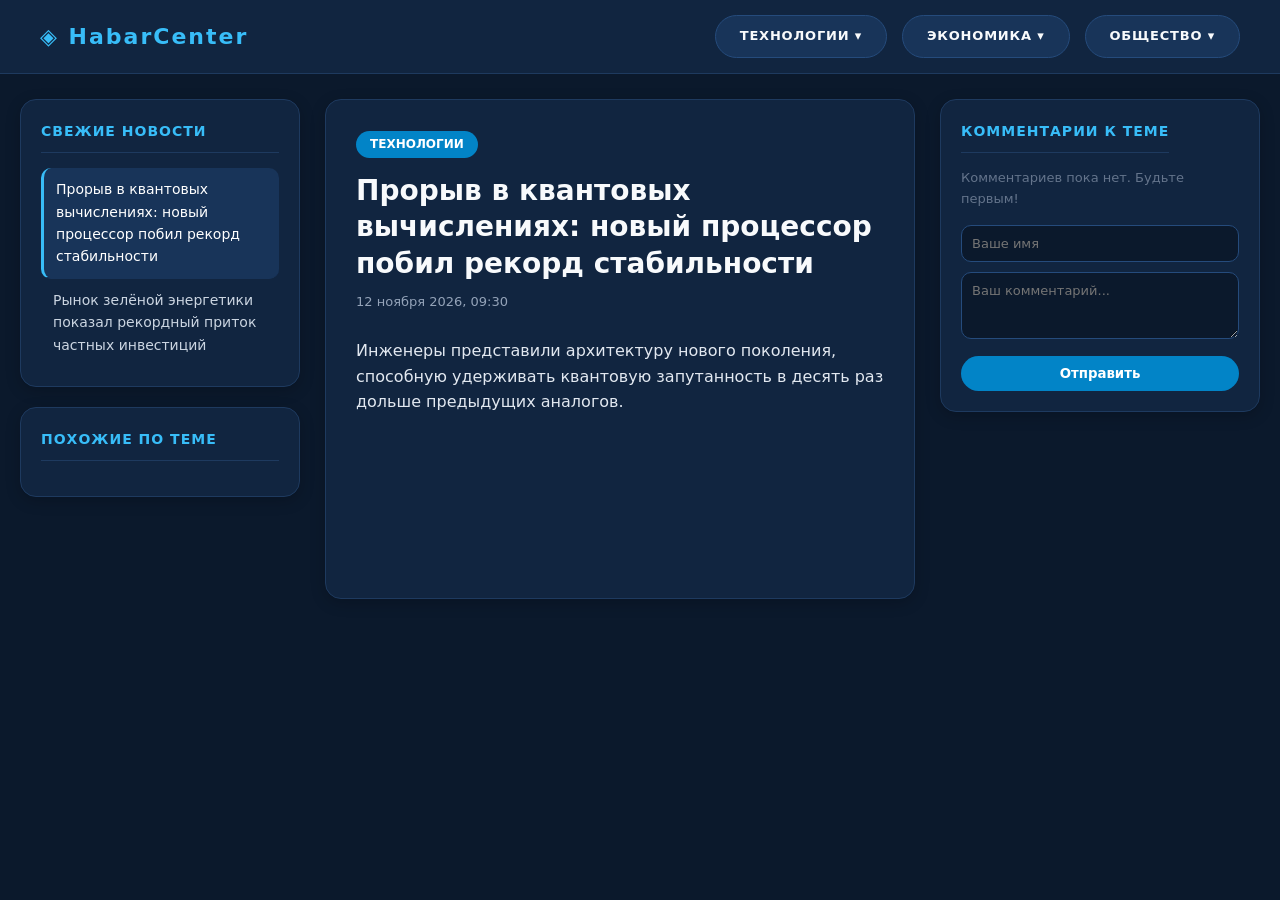
==== index.html @ df7f284b "index.html" ====
<!DOCTYPE html>
<html lang="ru">
<head>
    <meta charset="UTF-8">
    <meta name="viewport" content="width=device-width, initial-scale=1.0">
    <title>HabarCenter — Профессиональный новостной портал</title>
    <meta name="description" content="Оперативные новости технологий, науки, экономики и общества. Актуальные статьи, аналитика и обзоры на портале HabarCenter.">
    <meta property="og:title" content="HabarCenter — Новостной портал">
    <meta property="og:description" content="Последние новости технологий, науки и общества.">
    <meta property="og:type" content="website">
    <link rel="stylesheet" href="css/style.css">
</head>
<body>

    <!-- Бегущая строка свежих новостей (показывается только на мобильных) -->
    <div id="mobile-news-ticker" class="mobile-ticker-bar"></div>

    <!-- Верхнее меню -->
    <header class="top-header">
        <div class="logo" onclick="openNews(newsDatabase[0].id)">
            <span class="logo-icon">◈</span> Habar<span class="logo-accent">Center</span>
        </div>
        <nav class="main-nav">
            <ul class="menu">
                <li class="menu-item">
                    <a href="#" class="menu-parent-link" data-cat="tech" data-title="Технологии">Технологии ▾</a>
                    <ul class="submenu">
                        <li><a href="#" onclick="openCategoryFeed('tech', 'Технологии')">Искусственный интеллект</a></li>
                        <li><a href="#" onclick="openCategoryFeed('tech', 'Технологии')">Гаджеты и железо</a></li>
                        <li><a href="#" onclick="openCategoryFeed('tech', 'Технологии')">Космос и наука</a></li>
                    </ul>
                </li>
                <li class="menu-item">
                    <a href="#" class="menu-parent-link" data-cat="economy" data-title="Экономика">Экономика ▾</a>
                    <ul class="submenu">
                        <li><a href="#" onclick="openCategoryFeed('economy', 'Экономика')">Финансы и рынки</a></li>
                        <li><a href="#" onclick="openCategoryFeed('economy', 'Экономика')">Бизнес и стартапы</a></li>
                    </ul>
                </li>
                <li class="menu-item">
                    <a href="#" class="menu-parent-link" data-cat="society" data-title="Общество">Общество ▾</a>
                    <ul class="submenu">
                        <li><a href="#" onclick="openCategoryFeed('society', 'Общество')">Городская среда</a></li>
                        <li><a href="#" onclick="openCategoryFeed('society', 'Общество')">Культура и спорт</a></li>
                    </ul>
                </li>
            </ul>
        </nav>
    </header>

    <!-- Основная сетка сайта -->
    <div class="container">
        
        <!-- Левая колонка: Свежие + Похожие -->
        <aside class="left-sidebar">
            <div class="sidebar-block fresh-news-block">
                <h3 class="block-title">Свежие новости</h3>
                <ul id="fresh-news-list" class="news-list"></ul>
            </div>

            <div class="sidebar-block related-news-block">
                <h3 class="block-title">Похожие по теме</h3>
                <ul id="related-news-list" class="news-list"></ul>
            </div>
        </aside>

        <!-- Центральная часть: Текущая новость -->
        <main class="main-content">
            <article id="article-container" class="article-box">
                <span id="article-category" class="badge">Категория</span>
                <h1 id="article-title">Заголовок новости</h1>
                <div id="article-date" class="article-meta">Дата публикации</div>
                <div id="article-body" class="article-text"></div>
            </article>
        </main>

        <!-- Правая колонка: На ПК — обычная колонка; на мобильных — всплывающее окно чата -->
        <aside id="comments-sidebar" class="right-sidebar">
            <div class="comments-widget">
                <div class="comments-header-row">
                    <h3 class="block-title">Комментарии к теме</h3>
                    <button id="mobile-chat-close" class="mobile-chat-close" type="button">&times;</button>
                </div>
                <div id="comments-list" class="comments-list"></div>
                <form id="comment-form" class="comment-form">
                    <input type="text" id="comment-author" placeholder="Ваше имя" required>
                    <textarea id="comment-text" placeholder="Ваш комментарий..." rows="3" required></textarea>
                    <button type="submit">Отправить</button>
                </form>
            </div>
        </aside>

    </div>

    <!-- Боковая плавающая кнопка комментариев (показывается только на мобильных) -->
    <button id="mobile-chat-fab" class="mobile-chat-fab" type="button" title="Комментарии">
        💬
    </button>

    <script src="js/script.js"></script>
</body>
</html>
---- css/style.css ----
* {
    box-sizing: border-box;
    margin: 0;
    padding: 0;
}

body {
    font-family: system-ui, -apple-system, "Segoe UI", Roboto, Tahoma, Geneva, Verdana, sans-serif;
    background-color: #0b192c;
    color: #e2e8f0;
    line-height: 1.6;
}

button, input, textarea {
    font-family: inherit;
}

/* Верхнее меню */
.top-header {
    background-color: #112540;
    padding: 15px 40px;
    display: flex;
    justify-content: space-between;
    align-items: center;
    border-bottom: 1px solid #1e3a5f;
    position: sticky;
    top: 0;
    z-index: 1000;
}

.logo {
    font-size: 22px;
    font-weight: 800;
    letter-spacing: 2px;
    color: #38bdf8;
}

.menu {
    list-style: none;
    display: flex;
    gap: 15px;
}

.menu-item {
    position: relative;
}

/* Круглые края у пунктов меню */
.menu-item > a {
    display: block;
    padding: 10px 24px;
    background-color: #183459;
    color: #f8fafc;
    text-decoration: none;
    font-weight: 600;
    font-size: 13px;
    text-transform: uppercase;
    letter-spacing: 0.8px;
    border-radius: 50px;
    border: 1px solid #254b7c;
    transition: all 0.25s ease;
}

.menu-item:hover > a {
    background-color: #0284c7;
    border-color: #38bdf8;
    color: #ffffff;
}

/* Выпадающее подменю при наведении */
.submenu {
    list-style: none;
    position: absolute;
    top: 115%;
    left: 0;
    min-width: 230px;
    background-color: #132a4a;
    border: 1px solid #254b7c;
    border-radius: 20px;
    padding: 8px;
    opacity: 0;
    visibility: hidden;
    transform: translateY(10px);
    transition: all 0.25s ease;
    box-shadow: 0 10px 25px rgba(0, 0, 0, 0.4);
}

.menu-item:hover .submenu {
    opacity: 1;
    visibility: visible;
    transform: translateY(0);
}

.submenu li a {
    display: block;
    padding: 10px 18px;
    color: #cbd5e1;
    text-decoration: none;
    font-size: 14px;
    border-radius: 30px;
    transition: background 0.2s;
}

.submenu li a:hover {
    background-color: #1e4273;
    color: #38bdf8;
}

/* Основная сетка */
.container {
    max-width: 1400px;
    margin: 25px auto;
    padding: 0 20px;
    display: grid;
    grid-template-columns: 280px 1fr 320px;
    gap: 25px;
    align-items: start;
}

.sidebar-block, .article-box, .comments-widget {
    background-color: #112540;
    border: 1px solid #1e3a5f;
    border-radius: 16px;
    padding: 20px;
    box-shadow: 0 4px 15px rgba(0, 0, 0, 0.2);
}

.sidebar-block {
    margin-bottom: 20px;
}

.block-title {
    font-size: 14px;
    font-weight: 700;
    text-transform: uppercase;
    letter-spacing: 1px;
    color: #38bdf8;
    border-bottom: 1px solid #1e3a5f;
    padding-bottom: 10px;
    margin-bottom: 15px;
}

/* Левая колонка */
.news-list {
    list-style: none;
}

.news-list li {
    padding: 10px 12px;
    border-radius: 10px;
    cursor: pointer;
    font-size: 14px;
    color: #cbd5e1;
    border-bottom: 1px solid #183459;
    transition: all 0.2s;
}

.news-list li:last-child {
    border-bottom: none;
}

.news-list li:hover, .news-list li.active {
    background-color: #183459;
    color: #ffffff;
}

.news-list li.active {
    border-left: 3px solid #38bdf8;
}

/* Центральная колонка */
.article-box {
    min-height: 500px;
    padding: 30px;
}

.badge {
    display: inline-block;
    background-color: #0284c7;
    color: #fff;
    padding: 4px 14px;
    border-radius: 20px;
    font-size: 12px;
    font-weight: 600;
    text-transform: uppercase;
    margin-bottom: 15px;
}

.article-box h1 {
    font-size: 28px;
    font-weight: 700;
    color: #f8fafc;
    margin-bottom: 10px;
    line-height: 1.3;
}

.article-meta {
    font-size: 13px;
    color: #94a3b8;
    margin-bottom: 25px;
}

.article-text p {
    margin-bottom: 15px;
    font-size: 16px;
    color: #e2e8f0;
}

/* Правая колонка: закрепленные комментарии */
.right-sidebar {
    position: sticky;
    top: 85px;
}

.comments-list {
    max-height: 320px;
    overflow-y: auto;
    margin-bottom: 15px;
    padding-right: 5px;
}

.comment-item {
    background-color: #183459;
    padding: 10px 14px;
    border-radius: 12px;
    margin-bottom: 10px;
    font-size: 13px;
}

.comment-author {
    font-weight: 700;
    color: #38bdf8;
    margin-bottom: 4px;
}

.comment-form input,
.comment-form textarea {
    width: 100%;
    background-color: #0b192c;
    border: 1px solid #254b7c;
    border-radius: 10px;
    padding: 10px;
    color: #fff;
    font-size: 13px;
    margin-bottom: 10px;
}

.comment-form input:focus,
.comment-form textarea:focus {
    outline: none;
    border-color: #38bdf8;
}

.comment-form button {
    width: 100%;
    padding: 10px;
    background-color: #0284c7;
    color: #fff;
    border: none;
    border-radius: 50px;
    font-weight: 600;
    cursor: pointer;
    transition: background 0.2s;
}

.comment-form button:hover {
    background-color: #0369a1;
}
.article-text img { max-width: 100%; border-radius: 12px; margin: 15px 0; }
.article-text h2 { color: #38bdf8; margin: 20px 0 10px; font-size: 22px; }
.article-text blockquote { border-left: 3px solid #38bdf8; background: #183459; padding: 12px 18px; border-radius: 0 12px 12px 0; margin: 15px 0; font-style: italic; }
/* По умолчанию скрываем мобильные элементы на ПК */
.mobile-ticker-bar,
.mobile-chat-fab,
.mobile-chat-close {
    display: none;
}

.comments-header-row {
    display: flex;
    justify-content: space-between;
    align-items: center;
}

/* --- ТОЛЬКО МОБИЛЬНАЯ ВЕРСИЯ (до 768px) --- */
@media (max-width: 768px) {
    /* 1. Мягкая бегущая строка над меню */
    .mobile-ticker-bar {
        display: block;
        background-color: #091424;
        border-bottom: 1px solid #1e3a5f;
        overflow: hidden;
        white-space: nowrap;
        padding: 8px 0;
        font-size: 12px;
        color: #38bdf8;
    }

    .mobile-ticker-track {
        display: inline-block;
        white-space: nowrap;
        animation: mobileTickerAnim 28s linear infinite;
    }

    .mobile-ticker-item {
        display: inline-block;
        padding: 0 24px;
        cursor: pointer;
    }

    @keyframes mobileTickerAnim {
        0% { transform: translateX(0); }
        100% { transform: translateX(-50%); }
    }

    /* 2. Шапка и еню с открытием/закрытием по клику */
    .top-header {
        flex-direction: column;
        padding: 12px 15px;
        gap: 12px;
        position: relative;
    }

    .menu {
        flex-wrap: wrap;
        justify-content: center;
        gap: 8px;
    }

    .menu-item > a {
        padding: 8px 14px;
        font-size: 12px;
    }

    /* Отключаем мгновенное открытие/закрытие по hover на мобильном */
    .menu-item:hover .submenu {
        opacity: 0;
        visibility: hidden;
        display: none;
    }

    .menu-item.open .submenu {
        display: block;
        position: static;
        opacity: 1;
        visibility: visible;
        transform: none;
        margin-top: 6px;
        box-shadow: none;
    }

    /* 3. Убираем левую колонку (свежие ушли в бегущую строку, похожие скрыты) */
    .container {
        grid-template-columns: 1fr;
        padding: 0 12px;
        margin: 15px auto;
    }

    .left-sidebar,
    .related-news-block {
        display: none !important;
    }

    .article-box {
        padding: 18px 15px;
        min-height: auto;
    }

    .article-box h1 {
        font-size: 21px;
    }

    /* 4. Боковая кнопка чата комментариев и всплывающее окно */
    .mobile-chat-fab {
        display: flex;
        align-items: center;
        justify-content: center;
        position: fixed;
        right: 16px;
        bottom: 20px;
        width: 54px;
        height: 54px;
        border-radius: 50%;
        background-color: #0284c7;
        color: #ffffff;
        font-size: 24px;
        border: 2px solid #38bdf8;
        box-shadow: 0 8px 24px rgba(2, 132, 199, 0.5);
        cursor: pointer;
        z-index: 9998;
    }

    .right-sidebar {
        display: none;
        position: fixed;
        right: 12px;
        bottom: 84px;
        width: calc(100% - 24px);
        max-width: 360px;
        z-index: 9999;
    }

    .right-sidebar.chat-open {
        display: block;
        animation: slideUpChat 0.25s ease;
    }

    @keyframes slideUpChat {
        from { opacity: 0; transform: translateY(15px); }
        to { opacity: 1; transform: translateY(0); }
    }

    .comments-widget {
        border: 1px solid #38bdf8;
        box-shadow: 0 12px 32px rgba(0, 0, 0, 0.7);
    }

    .mobile-chat-close {
        display: block;
        background: none;
        border: none;
        color: #94a3b8;
        font-size: 24px;
        line-height: 1;
        cursor: pointer;
        padding-bottom: 10px;
    }
}
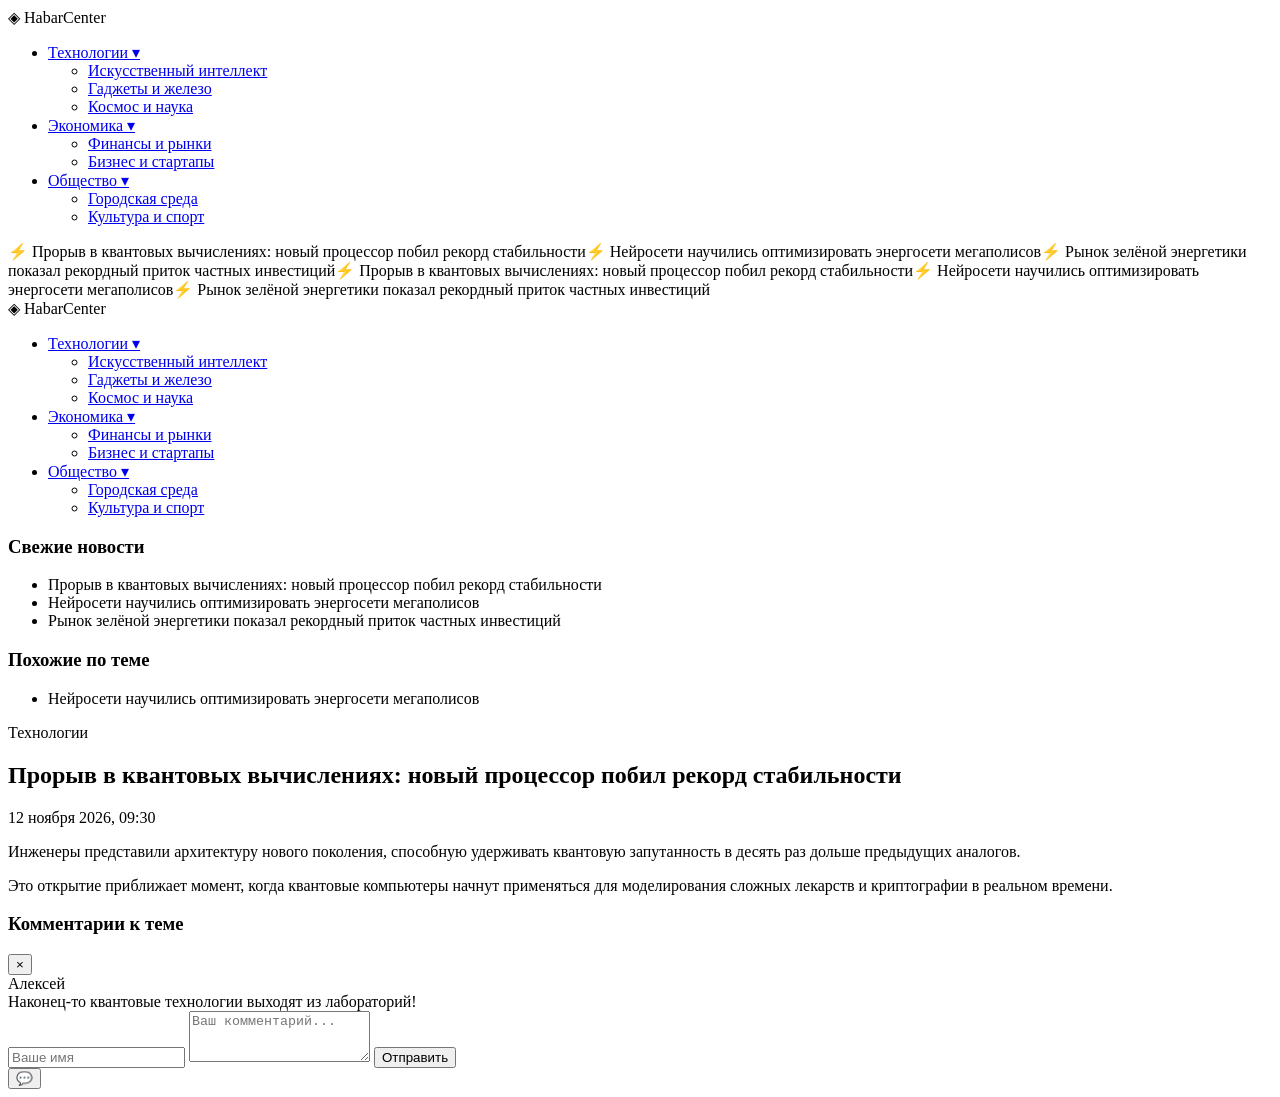
==== commit f76c8ce8: "index.html" ====
--- a/index.html
+++ b/index.html
@@ -1,15 +1,37 @@
 <!DOCTYPE html>
 <html lang="ru">
-<head>
-    <meta charset="UTF-8">
-    <meta name="viewport" content="width=device-width, initial-scale=1.0">
-    <title>HabarCenter — Профессиональный новостной портал</title>
-    <meta name="description" content="Оперативные новости технологий, науки, экономики и общества. Актуальные статьи, аналитика и обзоры на портале HabarCenter.">
-    <meta property="og:title" content="HabarCenter — Новостной портал">
-    <meta property="og:description" content="Последние новости технологий, науки и общества.">
-    <meta property="og:type" content="website">
-    <link rel="stylesheet" href="css/style.css">
-</head>
+<!-- Верхнее меню -->
+    <header class="top-header">
+        <div class="logo" onclick="openNews(newsDatabase[0].id)">
+            <span class="logo-icon">◈</span> Habar<span class="logo-accent">Center</span>
+        </div>
+        <nav class="main-nav">
+            <ul class="menu">
+                <li class="menu-item">
+                    <a href="#" class="menu-parent-link" data-cat="tech" data-title="Технологии">Технологии ▾</a>
+                    <ul class="submenu">
+                        <li><a href="#" onclick="openCategoryFeed('tech', 'Технологии / ИИ')">Искусственный интеллект</a></li>
+                        <li><a href="#" onclick="openCategoryFeed('tech', 'Технологии / Гаджеты')">Гаджеты и железо</a></li>
+                        <li><a href="#" onclick="openCategoryFeed('tech', 'Технологии / Космос')">Космос и наука</a></li>
+                    </ul>
+                </li>
+                <li class="menu-item">
+                    <a href="#" class="menu-parent-link" data-cat="economy" data-title="Экономика">Экономика ▾</a>
+                    <ul class="submenu">
+                        <li><a href="#" onclick="openCategoryFeed('economy', 'Экономика / Финансы')">Финансы и рынки</a></li>
+                        <li><a href="#" onclick="openCategoryFeed('economy', 'Экономика / Бизнес')">Бизнес и стартапы</a></li>
+                    </ul>
+                </li>
+                <li class="menu-item">
+                    <a href="#" class="menu-parent-link" data-cat="society" data-title="Общество">Общество ▾</a>
+                    <ul class="submenu">
+                        <li><a href="#" onclick="openCategoryFeed('society', 'Общество / Среда')">Городская среда</a></li>
+                        <li><a href="#" onclick="openCategoryFeed('society', 'Общество / Культура')">Культура и спорт</a></li>
+                    </ul>
+                </li>
+            </ul>
+        </nav>
+    </header>
 <body>
 
     <!-- Бегущая строка свежих новостей (показывается только на мобильных) -->
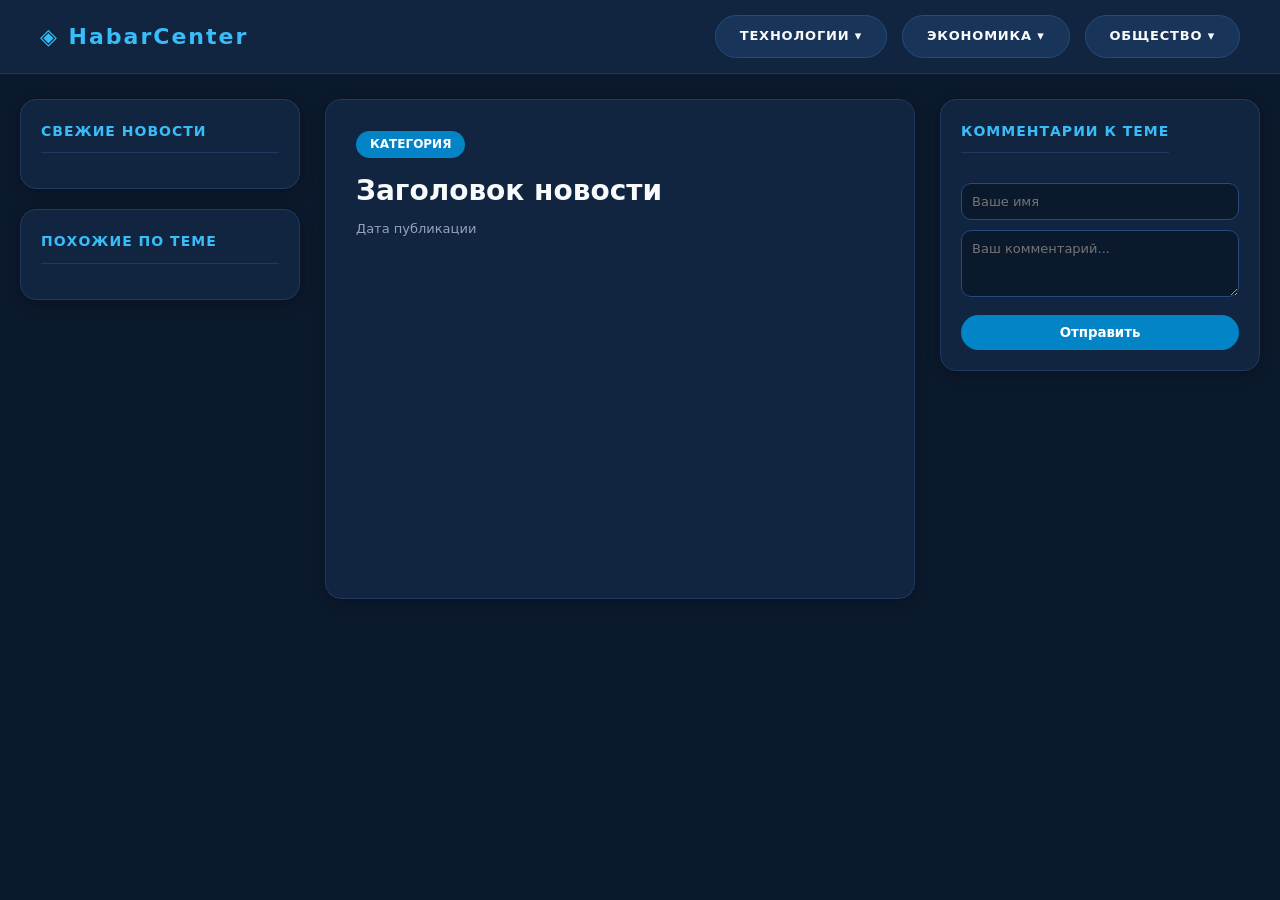
==== commit c2ec16e6: "index.html" ====
--- a/index.html
+++ b/index.html
@@ -1,37 +1,15 @@
 <!DOCTYPE html>
 <html lang="ru">
-<!-- Верхнее меню -->
-    <header class="top-header">
-        <div class="logo" onclick="openNews(newsDatabase[0].id)">
-            <span class="logo-icon">◈</span> Habar<span class="logo-accent">Center</span>
-        </div>
-        <nav class="main-nav">
-            <ul class="menu">
-                <li class="menu-item">
-                    <a href="#" class="menu-parent-link" data-cat="tech" data-title="Технологии">Технологии ▾</a>
-                    <ul class="submenu">
-                        <li><a href="#" onclick="openCategoryFeed('tech', 'Технологии / ИИ')">Искусственный интеллект</a></li>
-                        <li><a href="#" onclick="openCategoryFeed('tech', 'Технологии / Гаджеты')">Гаджеты и железо</a></li>
-                        <li><a href="#" onclick="openCategoryFeed('tech', 'Технологии / Космос')">Космос и наука</a></li>
-                    </ul>
-                </li>
-                <li class="menu-item">
-                    <a href="#" class="menu-parent-link" data-cat="economy" data-title="Экономика">Экономика ▾</a>
-                    <ul class="submenu">
-                        <li><a href="#" onclick="openCategoryFeed('economy', 'Экономика / Финансы')">Финансы и рынки</a></li>
-                        <li><a href="#" onclick="openCategoryFeed('economy', 'Экономика / Бизнес')">Бизнес и стартапы</a></li>
-                    </ul>
-                </li>
-                <li class="menu-item">
-                    <a href="#" class="menu-parent-link" data-cat="society" data-title="Общество">Общество ▾</a>
-                    <ul class="submenu">
-                        <li><a href="#" onclick="openCategoryFeed('society', 'Общество / Среда')">Городская среда</a></li>
-                        <li><a href="#" onclick="openCategoryFeed('society', 'Общество / Культура')">Культура и спорт</a></li>
-                    </ul>
-                </li>
-            </ul>
-        </nav>
-    </header>
+<head>
+    <meta charset="UTF-8">
+    <meta name="viewport" content="width=device-width, initial-scale=1.0">
+    <title>HabarCenter — Профессиональный новостной портал</title>
+    <meta name="description" content="Оперативные новости технологий, науки, экономики и общества. Актуальные статьи, аналитика и обзоры на портале HabarCenter.">
+    <meta property="og:title" content="HabarCenter — Новостной портал">
+    <meta property="og:description" content="Последние новости технологий, науки и общества.">
+    <meta property="og:type" content="website">
+    <link rel="stylesheet" href="css/style.css">
+</head>
 <body>
 
     <!-- Бегущая строка свежих новостей (показывается только на мобильных) -->
--- a/css/style.css
+++ b/css/style.css
@@ -0,0 +1,428 @@
+* {
+    box-sizing: border-box;
+    margin: 0;
+    padding: 0;
+}
+
+body {
+    font-family: system-ui, -apple-system, "Segoe UI", Roboto, Tahoma, Geneva, Verdana, sans-serif;
+    background-color: #0b192c;
+    color: #e2e8f0;
+    line-height: 1.6;
+}
+
+button, input, textarea {
+    font-family: inherit;
+}
+
+/* Верхнее меню */
+.top-header {
+    background-color: #112540;
+    padding: 15px 40px;
+    display: flex;
+    justify-content: space-between;
+    align-items: center;
+    border-bottom: 1px solid #1e3a5f;
+    position: sticky;
+    top: 0;
+    z-index: 1000;
+}
+
+.logo {
+    font-size: 22px;
+    font-weight: 800;
+    letter-spacing: 2px;
+    color: #38bdf8;
+}
+
+.menu {
+    list-style: none;
+    display: flex;
+    gap: 15px;
+}
+
+.menu-item {
+    position: relative;
+}
+
+/* Круглые края у пунктов меню */
+.menu-item > a {
+    display: block;
+    padding: 10px 24px;
+    background-color: #183459;
+    color: #f8fafc;
+    text-decoration: none;
+    font-weight: 600;
+    font-size: 13px;
+    text-transform: uppercase;
+    letter-spacing: 0.8px;
+    border-radius: 50px;
+    border: 1px solid #254b7c;
+    transition: all 0.25s ease;
+}
+
+.menu-item:hover > a {
+    background-color: #0284c7;
+    border-color: #38bdf8;
+    color: #ffffff;
+}
+
+/* Выпадающее подменю при наведении */
+.submenu {
+    list-style: none;
+    position: absolute;
+    top: 115%;
+    left: 0;
+    min-width: 230px;
+    background-color: #132a4a;
+    border: 1px solid #254b7c;
+    border-radius: 20px;
+    padding: 8px;
+    opacity: 0;
+    visibility: hidden;
+    transform: translateY(10px);
+    transition: all 0.25s ease;
+    box-shadow: 0 10px 25px rgba(0, 0, 0, 0.4);
+}
+
+.menu-item:hover .submenu {
+    opacity: 1;
+    visibility: visible;
+    transform: translateY(0);
+}
+
+.submenu li a {
+    display: block;
+    padding: 10px 18px;
+    color: #cbd5e1;
+    text-decoration: none;
+    font-size: 14px;
+    border-radius: 30px;
+    transition: background 0.2s;
+}
+
+.submenu li a:hover {
+    background-color: #1e4273;
+    color: #38bdf8;
+}
+
+/* Основная сетка */
+.container {
+    max-width: 1400px;
+    margin: 25px auto;
+    padding: 0 20px;
+    display: grid;
+    grid-template-columns: 280px 1fr 320px;
+    gap: 25px;
+    align-items: start;
+}
+
+.sidebar-block, .article-box, .comments-widget {
+    background-color: #112540;
+    border: 1px solid #1e3a5f;
+    border-radius: 16px;
+    padding: 20px;
+    box-shadow: 0 4px 15px rgba(0, 0, 0, 0.2);
+}
+
+.sidebar-block {
+    margin-bottom: 20px;
+}
+
+.block-title {
+    font-size: 14px;
+    font-weight: 700;
+    text-transform: uppercase;
+    letter-spacing: 1px;
+    color: #38bdf8;
+    border-bottom: 1px solid #1e3a5f;
+    padding-bottom: 10px;
+    margin-bottom: 15px;
+}
+
+/* Левая колонка */
+.news-list {
+    list-style: none;
+}
+
+.news-list li {
+    padding: 10px 12px;
+    border-radius: 10px;
+    cursor: pointer;
+    font-size: 14px;
+    color: #cbd5e1;
+    border-bottom: 1px solid #183459;
+    transition: all 0.2s;
+}
+
+.news-list li:last-child {
+    border-bottom: none;
+}
+
+.news-list li:hover, .news-list li.active {
+    background-color: #183459;
+    color: #ffffff;
+}
+
+.news-list li.active {
+    border-left: 3px solid #38bdf8;
+}
+
+/* Центральная колонка */
+.article-box {
+    min-height: 500px;
+    padding: 30px;
+}
+
+.badge {
+    display: inline-block;
+    background-color: #0284c7;
+    color: #fff;
+    padding: 4px 14px;
+    border-radius: 20px;
+    font-size: 12px;
+    font-weight: 600;
+    text-transform: uppercase;
+    margin-bottom: 15px;
+}
+
+.article-box h1 {
+    font-size: 28px;
+    font-weight: 700;
+    color: #f8fafc;
+    margin-bottom: 10px;
+    line-height: 1.3;
+}
+
+.article-meta {
+    font-size: 13px;
+    color: #94a3b8;
+    margin-bottom: 25px;
+}
+
+.article-text p {
+    margin-bottom: 15px;
+    font-size: 16px;
+    color: #e2e8f0;
+}
+
+/* Правая колонка: закрепленные комментарии */
+.right-sidebar {
+    position: sticky;
+    top: 85px;
+}
+
+.comments-list {
+    max-height: 320px;
+    overflow-y: auto;
+    margin-bottom: 15px;
+    padding-right: 5px;
+}
+
+.comment-item {
+    background-color: #183459;
+    padding: 10px 14px;
+    border-radius: 12px;
+    margin-bottom: 10px;
+    font-size: 13px;
+}
+
+.comment-author {
+    font-weight: 700;
+    color: #38bdf8;
+    margin-bottom: 4px;
+}
+
+.comment-form input,
+.comment-form textarea {
+    width: 100%;
+    background-color: #0b192c;
+    border: 1px solid #254b7c;
+    border-radius: 10px;
+    padding: 10px;
+    color: #fff;
+    font-size: 13px;
+    margin-bottom: 10px;
+}
+
+.comment-form input:focus,
+.comment-form textarea:focus {
+    outline: none;
+    border-color: #38bdf8;
+}
+
+.comment-form button {
+    width: 100%;
+    padding: 10px;
+    background-color: #0284c7;
+    color: #fff;
+    border: none;
+    border-radius: 50px;
+    font-weight: 600;
+    cursor: pointer;
+    transition: background 0.2s;
+}
+
+.comment-form button:hover {
+    background-color: #0369a1;
+}
+.article-text img { max-width: 100%; border-radius: 12px; margin: 15px 0; }
+.article-text h2 { color: #38bdf8; margin: 20px 0 10px; font-size: 22px; }
+.article-text blockquote { border-left: 3px solid #38bdf8; background: #183459; padding: 12px 18px; border-radius: 0 12px 12px 0; margin: 15px 0; font-style: italic; }
+/* По умолчанию скрываем мобильные элементы на ПК */
+.mobile-ticker-bar,
+.mobile-chat-fab,
+.mobile-chat-close {
+    display: none;
+}
+
+.comments-header-row {
+    display: flex;
+    justify-content: space-between;
+    align-items: center;
+}
+
+/* --- ТОЛЬКО МОБИЛЬНАЯ ВЕРСИЯ (до 768px) --- */
+@media (max-width: 768px) {
+    /* 1. Мягкая бегущая строка над меню */
+    .mobile-ticker-bar {
+        display: block;
+        background-color: #091424;
+        border-bottom: 1px solid #1e3a5f;
+        overflow: hidden;
+        white-space: nowrap;
+        padding: 8px 0;
+        font-size: 12px;
+        color: #38bdf8;
+    }
+
+    .mobile-ticker-track {
+        display: inline-block;
+        white-space: nowrap;
+        animation: mobileTickerAnim 28s linear infinite;
+    }
+
+    .mobile-ticker-item {
+        display: inline-block;
+        padding: 0 24px;
+        cursor: pointer;
+    }
+
+    @keyframes mobileTickerAnim {
+        0% { transform: translateX(0); }
+        100% { transform: translateX(-50%); }
+    }
+
+    /* 2. Шапка и еню с открытием/закрытием по клику */
+    .top-header {
+        flex-direction: column;
+        padding: 12px 15px;
+        gap: 12px;
+        position: relative;
+    }
+
+    .menu {
+        flex-wrap: wrap;
+        justify-content: center;
+        gap: 8px;
+    }
+
+    .menu-item > a {
+        padding: 8px 14px;
+        font-size: 12px;
+    }
+
+    /* Отключаем мгновенное открытие/закрытие по hover на мобильном */
+    .menu-item:hover .submenu {
+        opacity: 0;
+        visibility: hidden;
+        display: none;
+    }
+
+    .menu-item.open .submenu {
+        display: block;
+        position: static;
+        opacity: 1;
+        visibility: visible;
+        transform: none;
+        margin-top: 6px;
+        box-shadow: none;
+    }
+
+    /* 3. Убираем левую колонку (свежие ушли в бегущую строку, похожие скрыты) */
+    .container {
+        grid-template-columns: 1fr;
+        padding: 0 12px;
+        margin: 15px auto;
+    }
+
+    .left-sidebar,
+    .related-news-block {
+        display: none !important;
+    }
+
+    .article-box {
+        padding: 18px 15px;
+        min-height: auto;
+    }
+
+    .article-box h1 {
+        font-size: 21px;
+    }
+
+    /* 4. Боковая кнопка чата комментариев и всплывающее окно */
+    .mobile-chat-fab {
+        display: flex;
+        align-items: center;
+        justify-content: center;
+        position: fixed;
+        right: 16px;
+        bottom: 20px;
+        width: 54px;
+        height: 54px;
+        border-radius: 50%;
+        background-color: #0284c7;
+        color: #ffffff;
+        font-size: 24px;
+        border: 2px solid #38bdf8;
+        box-shadow: 0 8px 24px rgba(2, 132, 199, 0.5);
+        cursor: pointer;
+        z-index: 9998;
+    }
+
+    .right-sidebar {
+        display: none;
+        position: fixed;
+        right: 12px;
+        bottom: 84px;
+        width: calc(100% - 24px);
+        max-width: 360px;
+        z-index: 9999;
+    }
+
+    .right-sidebar.chat-open {
+        display: block;
+        animation: slideUpChat 0.25s ease;
+    }
+
+    @keyframes slideUpChat {
+        from { opacity: 0; transform: translateY(15px); }
+        to { opacity: 1; transform: translateY(0); }
+    }
+
+    .comments-widget {
+        border: 1px solid #38bdf8;
+        box-shadow: 0 12px 32px rgba(0, 0, 0, 0.7);
+    }
+
+    .mobile-chat-close {
+        display: block;
+        background: none;
+        border: none;
+        color: #94a3b8;
+        font-size: 24px;
+        line-height: 1;
+        cursor: pointer;
+        padding-bottom: 10px;
+    }
+}
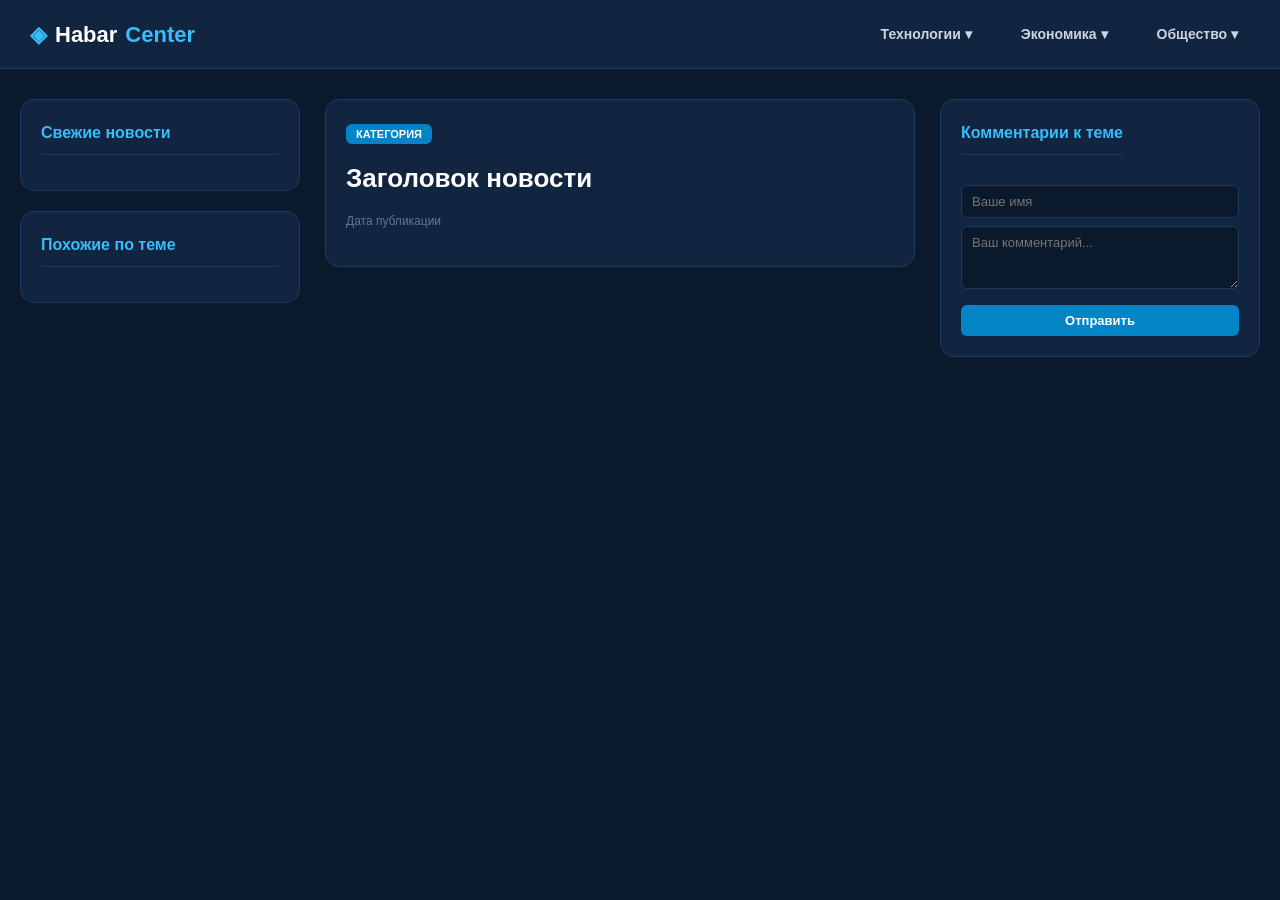
==== commit c384eb3a: "index.html" ====
--- a/index.html
+++ b/index.html
@@ -25,23 +25,23 @@
                 <li class="menu-item">
                     <a href="#" class="menu-parent-link" data-cat="tech" data-title="Технологии">Технологии ▾</a>
                     <ul class="submenu">
-                        <li><a href="#" onclick="openCategoryFeed('tech', 'Технологии')">Искусственный интеллект</a></li>
-                        <li><a href="#" onclick="openCategoryFeed('tech', 'Технологии')">Гаджеты и железо</a></li>
-                        <li><a href="#" onclick="openCategoryFeed('tech', 'Технологии')">Космос и наука</a></li>
+                        <li><a href="#" onclick="openCategoryFeed('tech', 'Технологии / ИИ')">Искусственный интеллект</a></li>
+                        <li><a href="#" onclick="openCategoryFeed('tech', 'Технологии / Гаджеты')">Гаджеты и железо</a></li>
+                        <li><a href="#" onclick="openCategoryFeed('tech', 'Технологии / Космос')">Космос и наука</a></li>
                     </ul>
                 </li>
                 <li class="menu-item">
                     <a href="#" class="menu-parent-link" data-cat="economy" data-title="Экономика">Экономика ▾</a>
                     <ul class="submenu">
-                        <li><a href="#" onclick="openCategoryFeed('economy', 'Экономика')">Финансы и рынки</a></li>
-                        <li><a href="#" onclick="openCategoryFeed('economy', 'Экономика')">Бизнес и стартапы</a></li>
+                        <li><a href="#" onclick="openCategoryFeed('economy', 'Экономика / Финансы')">Финансы и рынки</a></li>
+                        <li><a href="#" onclick="openCategoryFeed('economy', 'Экономика / Бизнес')">Бизнес и стартапы</a></li>
                     </ul>
                 </li>
                 <li class="menu-item">
                     <a href="#" class="menu-parent-link" data-cat="society" data-title="Общество">Общество ▾</a>
                     <ul class="submenu">
-                        <li><a href="#" onclick="openCategoryFeed('society', 'Общество')">Городская среда</a></li>
-                        <li><a href="#" onclick="openCategoryFeed('society', 'Общество')">Культура и спорт</a></li>
+                        <li><a href="#" onclick="openCategoryFeed('society', 'Общество / Среда')">Городская среда</a></li>
+                        <li><a href="#" onclick="openCategoryFeed('society', 'Общество / Культура')">Культура и спорт</a></li>
                     </ul>
                 </li>
             </ul>
--- a/css/style.css
+++ b/css/style.css
@@ -1,28 +1,25 @@
+/* --- ОСНОВНЫЕ СТИЛИ ПОРТАЛА HABARCENTER --- */
 * {
     box-sizing: border-box;
     margin: 0;
     padding: 0;
+    font-family: -apple-system, BlinkMacSystemFont, "Segoe UI", Roboto, Helvetica, Arial, sans-serif;
 }
 
 body {
-    font-family: system-ui, -apple-system, "Segoe UI", Roboto, Tahoma, Geneva, Verdana, sans-serif;
     background-color: #0b192c;
-    color: #e2e8f0;
+    color: #f8fafc;
     line-height: 1.6;
 }
 
-button, input, textarea {
-    font-family: inherit;
-}
-
-/* Верхнее меню */
+/* Верхняя шапка и меню */
 .top-header {
     background-color: #112540;
-    padding: 15px 40px;
+    border-bottom: 1px solid #1e3a5f;
+    padding: 15px 30px;
     display: flex;
     justify-content: space-between;
     align-items: center;
-    border-bottom: 1px solid #1e3a5f;
     position: sticky;
     top: 0;
     z-index: 1000;
@@ -31,58 +28,60 @@
 .logo {
     font-size: 22px;
     font-weight: 800;
-    letter-spacing: 2px;
+    color: #ffffff;
+    cursor: pointer;
+    display: flex;
+    align-items: center;
+    gap: 8px;
+}
+
+.logo-icon {
+    color: #38bdf8;
+}
+
+.logo-accent {
     color: #38bdf8;
 }
 
 .menu {
     list-style: none;
     display: flex;
-    gap: 15px;
+    gap: 25px;
 }
 
 .menu-item {
     position: relative;
 }
 
-/* Круглые края у пунктов меню */
 .menu-item > a {
-    display: block;
-    padding: 10px 24px;
-    background-color: #183459;
-    color: #f8fafc;
+    color: #cbd5e1;
     text-decoration: none;
     font-weight: 600;
-    font-size: 13px;
-    text-transform: uppercase;
-    letter-spacing: 0.8px;
-    border-radius: 50px;
-    border: 1px solid #254b7c;
-    transition: all 0.25s ease;
-}
-
-.menu-item:hover > a {
-    background-color: #0284c7;
-    border-color: #38bdf8;
-    color: #ffffff;
-}
-
-/* Выпадающее подменю при наведении */
+    font-size: 14px;
+    padding: 8px 12px;
+    display: block;
+    transition: color 0.2s;
+}
+
+.menu-item > a:hover {
+    color: #38bdf8;
+}
+
 .submenu {
     list-style: none;
     position: absolute;
-    top: 115%;
+    top: 100%;
     left: 0;
-    min-width: 230px;
-    background-color: #132a4a;
-    border: 1px solid #254b7c;
-    border-radius: 20px;
-    padding: 8px;
+    background-color: #112540;
+    border: 1px solid #1e3a5f;
+    border-radius: 8px;
+    box-shadow: 0 10px 25px rgba(0,0,0,0.5);
+    min-width: 200px;
     opacity: 0;
     visibility: hidden;
     transform: translateY(10px);
-    transition: all 0.25s ease;
-    box-shadow: 0 10px 25px rgba(0, 0, 0, 0.4);
+    transition: all 0.2s ease;
+    padding: 8px 0;
 }
 
 .menu-item:hover .submenu {
@@ -92,24 +91,23 @@
 }
 
 .submenu li a {
+    color: #94a3b8;
+    text-decoration: none;
+    padding: 8px 16px;
     display: block;
-    padding: 10px 18px;
-    color: #cbd5e1;
-    text-decoration: none;
-    font-size: 14px;
-    border-radius: 30px;
-    transition: background 0.2s;
+    font-size: 13px;
+    transition: background 0.2s, color 0.2s;
 }
 
 .submenu li a:hover {
-    background-color: #1e4273;
-    color: #38bdf8;
-}
-
-/* Основная сетка */
+    background-color: #183459;
+    color: #ffffff;
+}
+
+/* Основная сетка (3 колонки на ПК) */
 .container {
     max-width: 1400px;
-    margin: 25px auto;
+    margin: 30px auto;
     padding: 0 20px;
     display: grid;
     grid-template-columns: 280px 1fr 320px;
@@ -117,112 +115,88 @@
     align-items: start;
 }
 
+/* Сайдбары и блоки */
 .sidebar-block, .article-box, .comments-widget {
     background-color: #112540;
     border: 1px solid #1e3a5f;
-    border-radius: 16px;
+    border-radius: 14px;
     padding: 20px;
-    box-shadow: 0 4px 15px rgba(0, 0, 0, 0.2);
-}
-
-.sidebar-block {
     margin-bottom: 20px;
 }
 
 .block-title {
-    font-size: 14px;
+    font-size: 16px;
+    font-weight: 700;
+    color: #38bdf8;
+    margin-bottom: 15px;
+    border-bottom: 1px solid #1e3a5f;
+    padding-bottom: 8px;
+}
+
+.news-list {
+    list-style: none;
+}
+
+.news-list li {
+    font-size: 13px;
+    color: #cbd5e1;
+    padding: 10px 0;
+    border-bottom: 1px solid #183459;
+    cursor: pointer;
+    transition: color 0.2s;
+}
+
+.news-list li:last-child {
+    border-bottom: none;
+}
+
+.news-list li:hover, .news-list li.active {
+    color: #38bdf8;
+}
+
+/* Центральная статья */
+.article-box h1 {
+    font-size: 26px;
+    color: #ffffff;
+    margin: 12px 0;
+}
+
+.badge {
+    background-color: #0284c7;
+    color: #ffffff;
+    padding: 4px 10px;
+    border-radius: 6px;
+    font-size: 11px;
     font-weight: 700;
     text-transform: uppercase;
-    letter-spacing: 1px;
-    color: #38bdf8;
-    border-bottom: 1px solid #1e3a5f;
-    padding-bottom: 10px;
+}
+
+.article-meta {
+    font-size: 12px;
+    color: #64748b;
     margin-bottom: 15px;
 }
 
-/* Левая колонка */
-.news-list {
-    list-style: none;
-}
-
-.news-list li {
-    padding: 10px 12px;
-    border-radius: 10px;
-    cursor: pointer;
-    font-size: 14px;
+.article-text {
     color: #cbd5e1;
-    border-bottom: 1px solid #183459;
-    transition: all 0.2s;
-}
-
-.news-list li:last-child {
-    border-bottom: none;
-}
-
-.news-list li:hover, .news-list li.active {
-    background-color: #183459;
-    color: #ffffff;
-}
-
-.news-list li.active {
-    border-left: 3px solid #38bdf8;
-}
-
-/* Центральная колонка */
-.article-box {
-    min-height: 500px;
-    padding: 30px;
-}
-
-.badge {
-    display: inline-block;
-    background-color: #0284c7;
-    color: #fff;
-    padding: 4px 14px;
-    border-radius: 20px;
-    font-size: 12px;
-    font-weight: 600;
-    text-transform: uppercase;
-    margin-bottom: 15px;
-}
-
-.article-box h1 {
-    font-size: 28px;
-    font-weight: 700;
-    color: #f8fafc;
-    margin-bottom: 10px;
-    line-height: 1.3;
-}
-
-.article-meta {
-    font-size: 13px;
-    color: #94a3b8;
-    margin-bottom: 25px;
+    font-size: 15px;
 }
 
 .article-text p {
     margin-bottom: 15px;
-    font-size: 16px;
-    color: #e2e8f0;
-}
-
-/* Правая колонка: закрепленные комментарии */
-.right-sidebar {
-    position: sticky;
-    top: 85px;
-}
-
+}
+
+/* Комментарии */
 .comments-list {
-    max-height: 320px;
+    max-height: 250px;
     overflow-y: auto;
     margin-bottom: 15px;
-    padding-right: 5px;
 }
 
 .comment-item {
     background-color: #183459;
-    padding: 10px 14px;
-    border-radius: 12px;
+    padding: 10px 12px;
+    border-radius: 8px;
     margin-bottom: 10px;
     font-size: 13px;
 }
@@ -233,43 +207,35 @@
     margin-bottom: 4px;
 }
 
-.comment-form input,
-.comment-form textarea {
+.comment-form input, .comment-form textarea {
     width: 100%;
     background-color: #0b192c;
-    border: 1px solid #254b7c;
-    border-radius: 10px;
-    padding: 10px;
-    color: #fff;
-    font-size: 13px;
-    margin-bottom: 10px;
-}
-
-.comment-form input:focus,
-.comment-form textarea:focus {
-    outline: none;
-    border-color: #38bdf8;
+    border: 1px solid #1e3a5f;
+    border-radius: 6px;
+    padding: 8px 10px;
+    color: #ffffff;
+    font-size: 13px;
+    margin-bottom: 8px;
 }
 
 .comment-form button {
-    width: 100%;
-    padding: 10px;
     background-color: #0284c7;
-    color: #fff;
+    color: #ffffff;
     border: none;
-    border-radius: 50px;
+    border-radius: 6px;
+    padding: 8px 14px;
+    font-size: 13px;
     font-weight: 600;
     cursor: pointer;
-    transition: background 0.2s;
+    width: 100%;
 }
 
 .comment-form button:hover {
     background-color: #0369a1;
 }
-.article-text img { max-width: 100%; border-radius: 12px; margin: 15px 0; }
-.article-text h2 { color: #38bdf8; margin: 20px 0 10px; font-size: 22px; }
-.article-text blockquote { border-left: 3px solid #38bdf8; background: #183459; padding: 12px 18px; border-radius: 0 12px 12px 0; margin: 15px 0; font-style: italic; }
-/* По умолчанию скрываем мобильные элементы на ПК */
+
+
+/* --- МОБИЛЬНЫЕ СТИЛИ (СКРЫТЫ НА ПК) --- */
 .mobile-ticker-bar,
 .mobile-chat-fab,
 .mobile-chat-close {
@@ -282,9 +248,7 @@
     align-items: center;
 }
 
-/* --- ТОЛЬКО МОБИЛЬНАЯ ВЕРСИЯ (до 768px) --- */
 @media (max-width: 768px) {
-    /* 1. Мягкая бегущая строка над меню */
     .mobile-ticker-bar {
         display: block;
         background-color: #091424;
@@ -313,12 +277,10 @@
         100% { transform: translateX(-50%); }
     }
 
-    /* 2. Шапка и еню с открытием/закрытием по клику */
     .top-header {
         flex-direction: column;
         padding: 12px 15px;
         gap: 12px;
-        position: relative;
     }
 
     .menu {
@@ -332,7 +294,6 @@
         font-size: 12px;
     }
 
-    /* Отключаем мгновенное открытие/закрытие по hover на мобильном */
     .menu-item:hover .submenu {
         opacity: 0;
         visibility: hidden;
@@ -349,28 +310,16 @@
         box-shadow: none;
     }
 
-    /* 3. Убираем левую колонку (свежие ушли в бегущую строку, похожие скрыты) */
     .container {
         grid-template-columns: 1fr;
         padding: 0 12px;
         margin: 15px auto;
     }
 
-    .left-sidebar,
     .related-news-block {
         display: none !important;
     }
 
-    .article-box {
-        padding: 18px 15px;
-        min-height: auto;
-    }
-
-    .article-box h1 {
-        font-size: 21px;
-    }
-
-    /* 4. Боковая кнопка чата комментариев и всплывающее окно */
     .mobile-chat-fab {
         display: flex;
         align-items: center;
@@ -379,7 +328,7 @@
         right: 16px;
         bottom: 20px;
         width: 54px;
-        height: 54px;
+        height: 54px, ;
         border-radius: 50%;
         background-color: #0284c7;
         color: #ffffff;
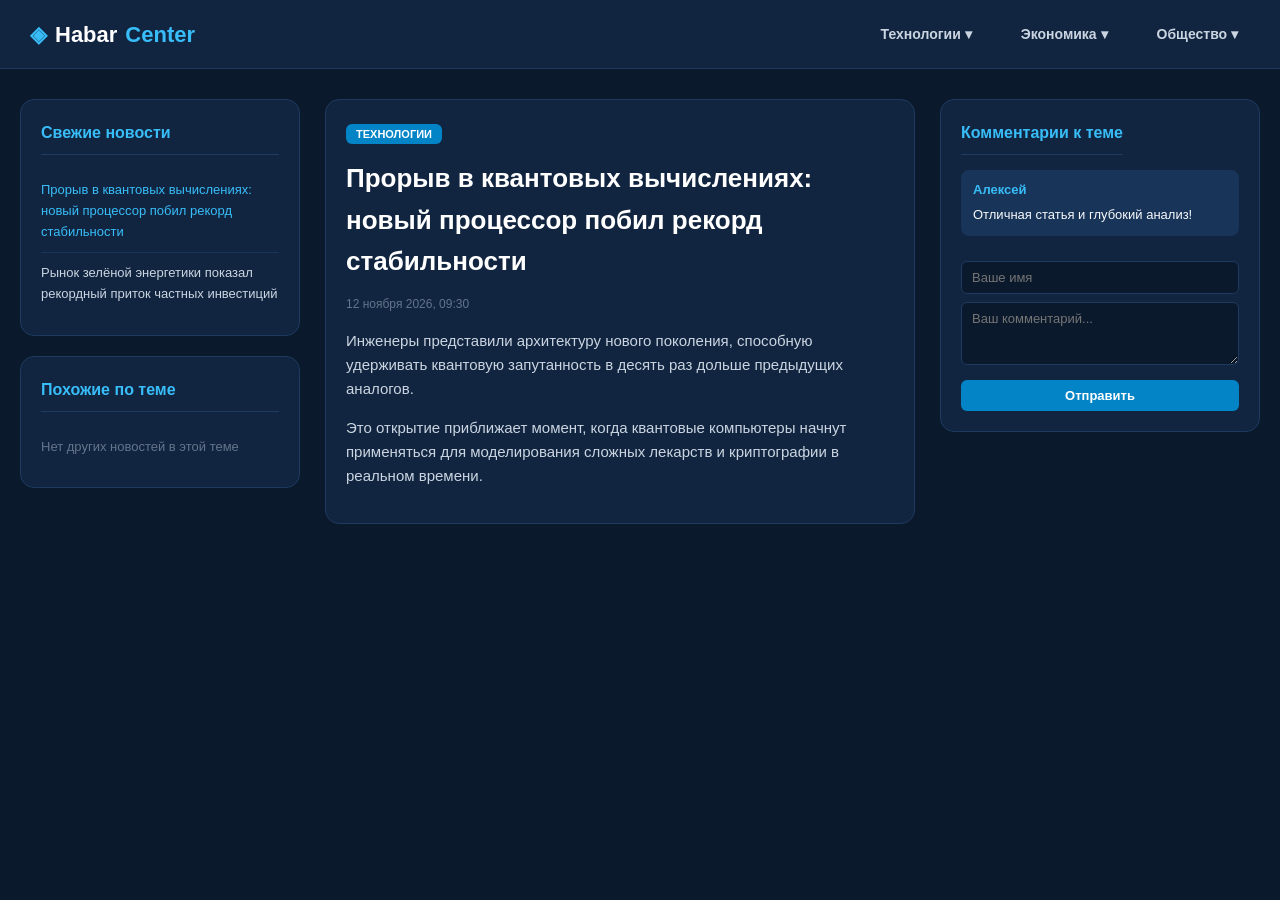
==== commit 86e36786: "Update index.html" ====
--- a/index.html
+++ b/index.html
@@ -25,23 +25,23 @@
                 <li class="menu-item">
                     <a href="#" class="menu-parent-link" data-cat="tech" data-title="Технологии">Технологии ▾</a>
                     <ul class="submenu">
-                        <li><a href="#" onclick="openCategoryFeed('tech', 'Технологии / ИИ')">Искусственный интеллект</a></li>
-                        <li><a href="#" onclick="openCategoryFeed('tech', 'Технологии / Гаджеты')">Гаджеты и железо</a></li>
-                        <li><a href="#" onclick="openCategoryFeed('tech', 'Технологии / Космос')">Космос и наука</a></li>
+                        <li><a href="#" onclick="openCategoryFeed('ai', 'Искусственный интеллект')">Искусственный интеллект</a></li>
+                        <li><a href="#" onclick="openCategoryFeed('gadgets', 'Гаджеты и железо')">Гаджеты и железо</a></li>
+                        <li><a href="#" onclick="openCategoryFeed('space', 'Космос и наука')">Космос и наука</a></li>
                     </ul>
                 </li>
                 <li class="menu-item">
                     <a href="#" class="menu-parent-link" data-cat="economy" data-title="Экономика">Экономика ▾</a>
                     <ul class="submenu">
-                        <li><a href="#" onclick="openCategoryFeed('economy', 'Экономика / Финансы')">Финансы и рынки</a></li>
-                        <li><a href="#" onclick="openCategoryFeed('economy', 'Экономика / Бизнес')">Бизнес и стартапы</a></li>
+                        <li><a href="#" onclick="openCategoryFeed('finance', 'Финансы и рынки')">Финансы и рынки</a></li>
+                        <li><a href="#" onclick="openCategoryFeed('startup', 'Бизнес и стартапы')">Бизнес и стартапы</a></li>
                     </ul>
                 </li>
                 <li class="menu-item">
                     <a href="#" class="menu-parent-link" data-cat="society" data-title="Общество">Общество ▾</a>
                     <ul class="submenu">
-                        <li><a href="#" onclick="openCategoryFeed('society', 'Общество / Среда')">Городская среда</a></li>
-                        <li><a href="#" onclick="openCategoryFeed('society', 'Общество / Культура')">Культура и спорт</a></li>
+                        <li><a href="#" onclick="openCategoryFeed('city', 'Городская среда')">Городская среда</a></li>
+                        <li><a href="#" onclick="openCategoryFeed('culture', 'Культура и спорт')">Культура и спорт</a></li>
                     </ul>
                 </li>
             </ul>
--- a/css/style.css
+++ b/css/style.css
@@ -234,7 +234,6 @@
     background-color: #0369a1;
 }
 
-
 /* --- МОБИЛЬНЫЕ СТИЛИ (СКРЫТЫ НА ПК) --- */
 .mobile-ticker-bar,
 .mobile-chat-fab,
@@ -328,7 +327,7 @@
         right: 16px;
         bottom: 20px;
         width: 54px;
-        height: 54px, ;
+        height: 54px;
         border-radius: 50%;
         background-color: #0284c7;
         color: #ffffff;
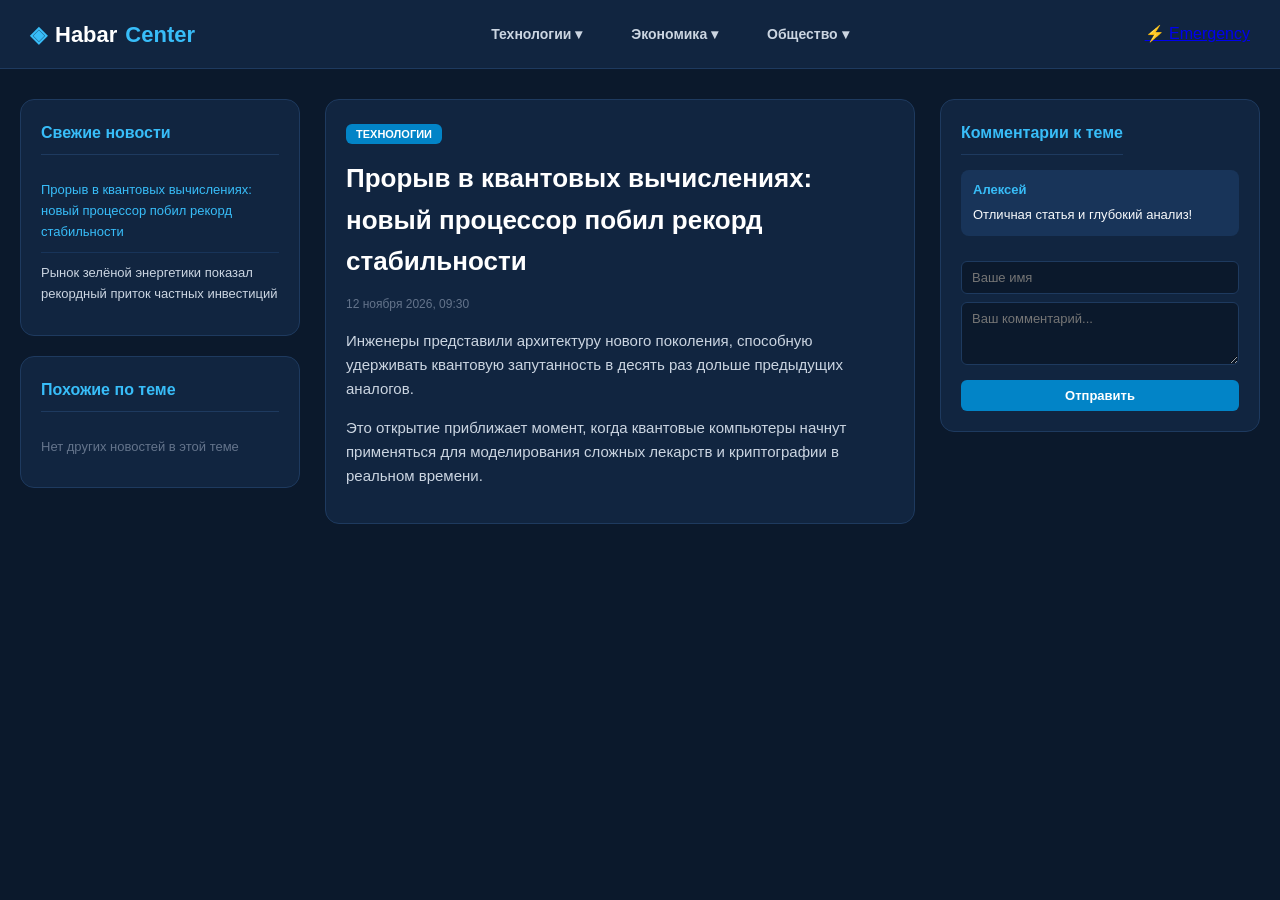
==== commit 0879581a: "Update index.html" ====
--- a/index.html
+++ b/index.html
@@ -15,7 +15,7 @@
     <!-- Бегущая строка свежих новостей (показывается только на мобильных) -->
     <div id="mobile-news-ticker" class="mobile-ticker-bar"></div>
 
-    <!-- Верхнее меню -->
+   <!-- Верхнее меню -->
     <header class="top-header">
         <div class="logo" onclick="openNews(newsDatabase[0].id)">
             <span class="logo-icon">◈</span> Habar<span class="logo-accent">Center</span>
@@ -25,29 +25,31 @@
                 <li class="menu-item">
                     <a href="#" class="menu-parent-link" data-cat="tech" data-title="Технологии">Технологии ▾</a>
                     <ul class="submenu">
-                        <li><a href="#" onclick="openCategoryFeed('ai', 'Искусственный интеллект')">Искусственный интеллект</a></li>
-                        <li><a href="#" onclick="openCategoryFeed('gadgets', 'Гаджеты и железо')">Гаджеты и железо</a></li>
-                        <li><a href="#" onclick="openCategoryFeed('space', 'Космос и наука')">Космос и наука</a></li>
+                        <li><a href="#" onclick="openCategoryFeed('tech', 'Технологии / ИИ')">Искусственный интеллект</a></li>
+                        <li><a href="#" onclick="openCategoryFeed('tech', 'Технологии / Гаджеты')">Гаджеты и железо</a></li>
+                        <li><a href="#" onclick="openCategoryFeed('tech', 'Технологии / Космос')">Космос и наука</a></li>
                     </ul>
                 </li>
                 <li class="menu-item">
                     <a href="#" class="menu-parent-link" data-cat="economy" data-title="Экономика">Экономика ▾</a>
                     <ul class="submenu">
-                        <li><a href="#" onclick="openCategoryFeed('finance', 'Финансы и рынки')">Финансы и рынки</a></li>
-                        <li><a href="#" onclick="openCategoryFeed('startup', 'Бизнес и стартапы')">Бизнес и стартапы</a></li>
+                        <li><a href="#" onclick="openCategoryFeed('economy', 'Экономика / Финансы')">Финансы и рынки</a></li>
+                        <li><a href="#" onclick="openCategoryFeed('economy', 'Экономика / Бизнес')">Бизнес и стартапы</a></li>
                     </ul>
                 </li>
                 <li class="menu-item">
                     <a href="#" class="menu-parent-link" data-cat="society" data-title="Общество">Общество ▾</a>
                     <ul class="submenu">
-                        <li><a href="#" onclick="openCategoryFeed('city', 'Городская среда')">Городская среда</a></li>
-                        <li><a href="#" onclick="openCategoryFeed('culture', 'Культура и спорт')">Культура и спорт</a></li>
+                        <li><a href="#" onclick="openCategoryFeed('society', 'Общество / Среда')">Городская среда</a></li>
+                        <li><a href="#" onclick="openCategoryFeed('society', 'Общество / Культура')">Культура и спорт</a></li>
                     </ul>
                 </li>
             </ul>
         </nav>
+<!-- Кнопка Emergency в админку -->
+        <a href="admin.html" class="emergency-admin-btn">⚡ Emergency</a>
+    
     </header>
-
     <!-- Основная сетка сайта -->
     <div class="container">
         
--- a/css/style.css
+++ b/css/style.css
@@ -341,36 +341,58 @@
     .right-sidebar {
         display: none;
         position: fixed;
-        right: 12px;
+        right: 50px;
         bottom: 84px;
         width: calc(100% - 24px);
         max-width: 360px;
         z-index: 9999;
     }
 
+        .right-sidebar {
+        display: none;
+        position: fixed;
+        left: 50%;
+        bottom: 90px;
+        transform: translateX(-50%);
+        width: calc(100% - 24px);
+        max-width: 380px;
+        z-index: 9999;
+    }
+
     .right-sidebar.chat-open {
         display: block;
         animation: slideUpChat 0.25s ease;
     }
 
     @keyframes slideUpChat {
-        from { opacity: 0; transform: translateY(15px); }
-        to { opacity: 1; transform: translateY(0); }
-    }
+        from { opacity: 0; transform: translate(-50%, 15px); }
+        to { opacity: 1; transform: translate(-50%, 0); }
+    }
+
 
     .comments-widget {
         border: 1px solid #38bdf8;
         box-shadow: 0 12px 32px rgba(0, 0, 0, 0.7);
     }
 
-    .mobile-chat-close {
-        display: block;
-        background: none;
-        border: none;
-        color: #94a3b8;
+        .mobile-chat-fab {
+        display: flex;
+        align-items: center;
+        justify-content: center;
+        position: fixed;
+        right: 50px; /* Сдвинули левее от правого края */
+        bottom: 24px; /* Чуть приподняли от низа */
+        width: 54px;
+        height: 54px;
+        border-radius: 50%;
+        background-color: #0284c7;
+        color: #ffffff;
         font-size: 24px;
-        line-height: 1;
+        border: 2px solid #38bdf8;
+        box-shadow: 0 8px 24px rgba(2, 132, 199, 0.5);
         cursor: pointer;
-        padding-bottom: 10px;
-    }
-}
+        z-index: 9998;
+    }
+
+    }
+}
